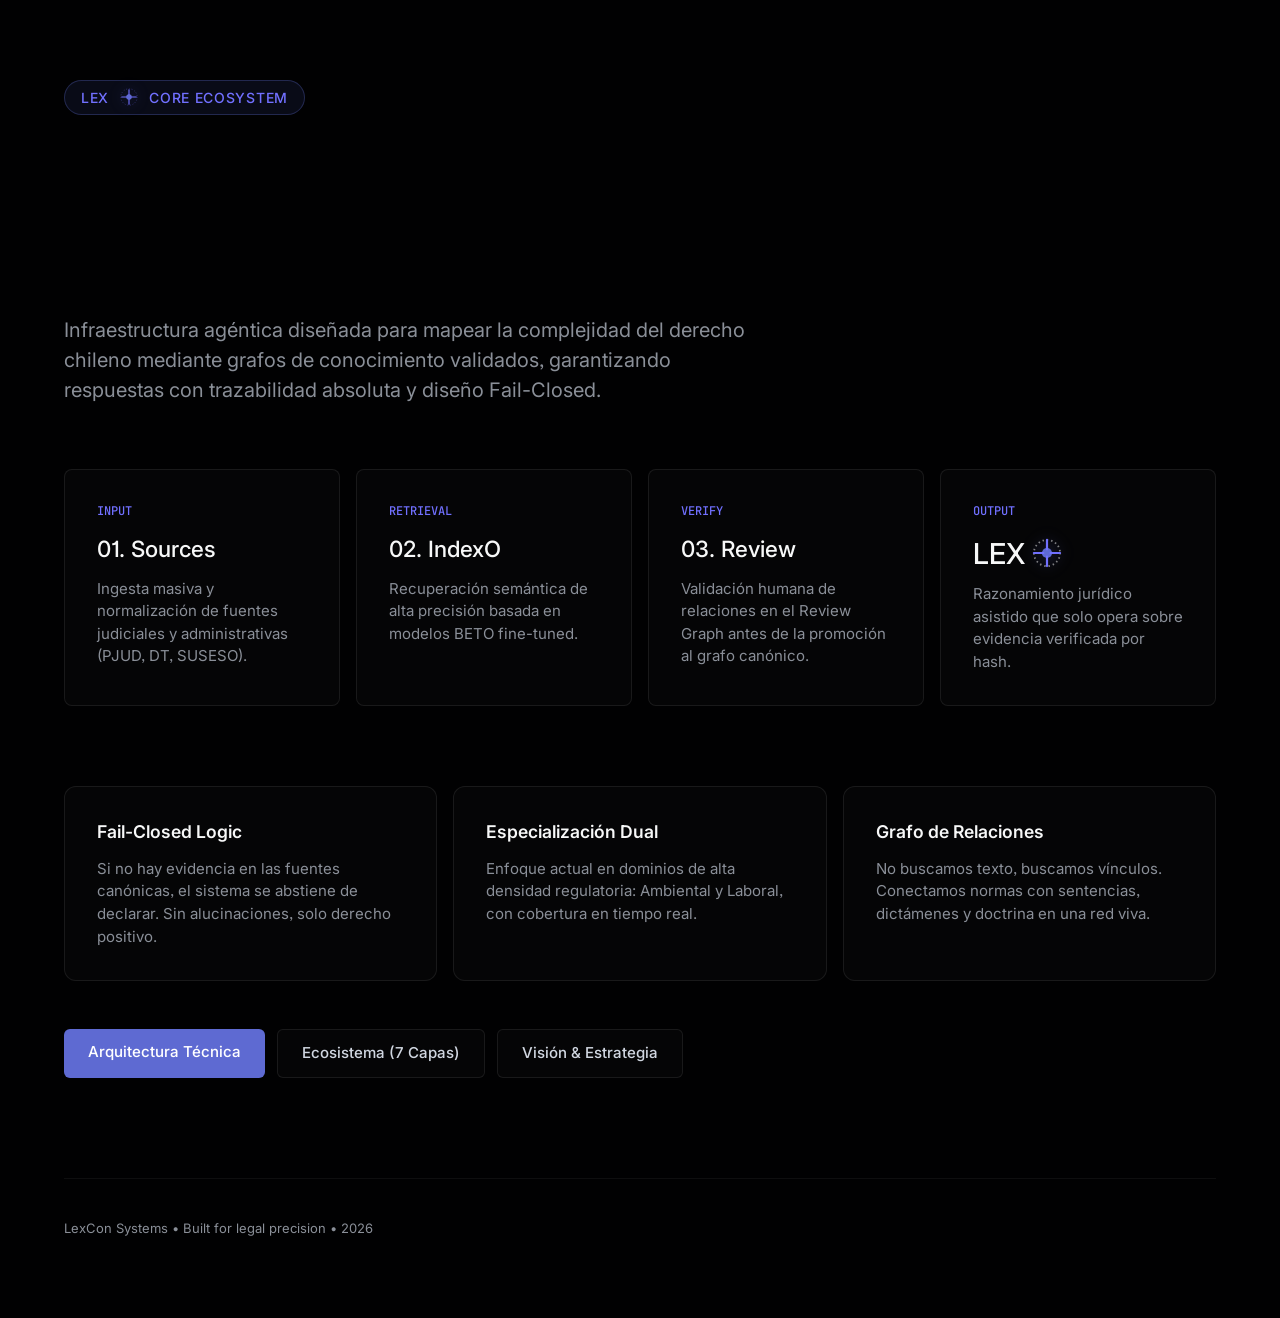
==== index.html @ 0bda11b1 "UI: Increase branding size and add drop-shadow to logos for better visibility" ====
<!DOCTYPE html>
<html lang="es">
<head>
    <meta charset="UTF-8">
    <meta name="viewport" content="width=device-width, initial-scale=1.0">
    <title>LexCon | Legal Knowledge Graph</title>
    <link href="https://fonts.googleapis.com/css2?family=Inter:wght@300;400;500;600&family=JetBrains+Mono:wght@400;500&display=swap" rel="stylesheet">
    <link rel="stylesheet" href="base.css">
    <style>
        .branding-logo {
            display: inline-flex;
            align-items: center;
            gap: 4px;
            font-weight: 600;
            letter-spacing: -0.02em;
        }
        .logo-svg {
            vertical-align: middle;
            margin-top: -2px;
            filter: drop-shadow(0 0 8px rgba(94, 106, 210, 0.4));
        }
        .badge {
            display: inline-flex;
            align-items: center;
            gap: 10px;
            background: rgba(94, 106, 210, 0.1);
            color: var(--accent-glow);
            padding: 6px 16px;
            border-radius: 9999px;
            font-size: 14px;
            font-weight: 500;
            border: 1px solid rgba(94, 106, 210, 0.3);
            margin-bottom: 32px;
            text-transform: uppercase;
            letter-spacing: 0.05em;
        }
        .node h3 {
            display: flex;
            align-items: center;
            gap: 6px;
            font-size: 1.4rem;
        }
        .node.special h3 {
            color: var(--text-primary);
            font-size: 1.8rem;
            margin-bottom: 8px;
        }
    </style>
</head>
<body>
    <div class="layout">
        <header>
            <div class="badge">
                LEX<svg class="logo-svg" width="20" height="20" viewBox="0 0 44 44" fill="none">
                    <circle cx="22" cy="22" r="18" stroke="currentColor" stroke-width="2" stroke-dasharray="2 4" opacity="0.4"/>
                    <circle cx="22" cy="22" r="6" fill="#5e6ad2"/>
                    <path d="M22 17V6M22 27V38M17 22H6M27 22H38" stroke="#7170ff" stroke-width="2.5" stroke-linecap="round"/>
                </svg> CORE ECOSYSTEM
            </div>
            <h1>The Legal Knowledge <br>Graph for Chile.</h1>
            <p class="lead">Infraestructura agéntica diseñada para mapear la complejidad del derecho chileno mediante grafos de conocimiento validados, garantizando respuestas con trazabilidad absoluta y diseño Fail-Closed.</p>
        </header>

        <section class="pipeline-container">
            <div class="node">
                <span class="node-label">INPUT</span>
                <h3>01. Sources</h3>
                <p>Ingesta masiva y normalización de fuentes judiciales y administrativas (PJUD, DT, SUSESO).</p>
            </div>
            <div class="node">
                <span class="node-label">RETRIEVAL</span>
                <h3>02. IndexO</h3>
                <p>Recuperación semántica de alta precisión basada en modelos BETO fine-tuned.</p>
            </div>
            <div class="node">
                <span class="node-label">VERIFY</span>
                <h3>03. Review</h3>
                <p>Validación humana de relaciones en el Review Graph antes de la promoción al grafo canónico.</p>
            </div>
            <div class="node special">
                <span class="node-label">OUTPUT</span>
                <h3>LEX<svg class="logo-svg" width="32" height="32" viewBox="0 0 44 44" fill="none">
                    <circle cx="22" cy="22" r="18" stroke="currentColor" stroke-width="2.5" stroke-dasharray="2 4" opacity="0.5"/>
                    <circle cx="22" cy="22" r="7" fill="#5e6ad2"/>
                    <path d="M22 17V4M22 27V40M17 22H4M27 22H40" stroke="#7170ff" stroke-width="3" stroke-linecap="round"/>
                </svg></h3>
                <p>Razonamiento jurídico asistido que solo opera sobre evidencia verificada por hash.</p>
            </div>
        </section>

        <div class="grid">
            <div class="box">
                <h4>Fail-Closed Logic</h4>
                <p>Si no hay evidencia en las fuentes canónicas, el sistema se abstiene de declarar. Sin alucinaciones, solo derecho positivo.</p>
            </div>
            <div class="box">
                <h4>Especialización Dual</h4>
                <p>Enfoque actual en dominios de alta densidad regulatoria: Ambiental y Laboral, con cobertura en tiempo real.</p>
            </div>
            <div class="box">
                <h4>Grafo de Relaciones</h4>
                <p>No buscamos texto, buscamos vínculos. Conectamos normas con sentencias, dictámenes y doctrina en una red viva.</p>
            </div>
        </div>

        <nav class="nav-links">
            <a href="docs.html?page=docs/architecture.md" class="btn btn-primary">Arquitectura Técnica</a>
            <a href="docs.html?page=docs/ecosystem.md" class="btn btn-ghost">Ecosistema (7 Capas)</a>
            <a href="docs.html?page=docs/roadmap.md" class="btn btn-ghost">Visión & Estrategia</a>
        </nav>

        <footer style="margin-top: 100px; padding-top: 40px; border-top: 1px solid var(--border-subtle); color: var(--text-tertiary); font-size: 13px;">
            LexCon Systems &bull; Built for legal precision &bull; 2026
        </footer>
    </div>
</body>
</html>
---- base.css ----
:root {
  --bg-marketing: #010102;
  --bg-panel: #0f1011;
  --bg-card: #191a1b;
  --text-primary: #f7f8f8;
  --text-secondary: #d0d6e0;
  --text-tertiary: #8a8f98;
  --accent: #5e6ad2;
  --accent-glow: #7170ff;
  --border-subtle: rgba(255, 255, 255, 0.05);
  --border-std: rgba(255, 255, 255, 0.08);
}

* {
  box-sizing: border-box;
  margin: 0;
  padding: 0;
}

body {
  background-color: var(--bg-marketing);
  color: var(--text-primary);
  font-family: 'Inter', system-ui, -apple-system, sans-serif;
  font-feature-settings: "cv01", "ss03";
  line-height: 1.5;
  -webkit-font-smoothing: antialiased;
}

.layout {
  max-width: 1200px;
  margin: 0 auto;
  padding: 80px 24px;
}

/* Typography */
h1 {
  font-size: clamp(3rem, 8vw, 4.5rem);
  font-weight: 510;
  letter-spacing: -0.04em;
  line-height: 1.0;
  margin-bottom: 24px;
  background: linear-gradient(180deg, #FFFFFF 0%, rgba(255, 255, 255, 0.) 100%);
  -webkit-background-clip: text;
  -webkit-text-fill-color: transparent;
  background-clip: text;
  color: transparent;
}

h2 {
  font-size: 2rem;
  font-weight: 510;
  letter-spacing: -0.03em;
  margin-bottom: 32px;
}

.lead {
  font-size: 1.25rem;
  color: var(--text-tertiary);
  max-width: 700px;
  margin-bottom: 48px;
}

/* Horizontal Pipeline */
.pipeline-container {
  display: flex;
  gap: 16px;
  margin: 64px 0;
  overflow-x: auto;
  padding-bottom: 16px;
}

.node {
  flex: 1;
  min-width: 260px;
  background: rgba(255, 255, 255, 0.02);
  border: 1px solid var(--border-std);
  padding: 32px;
  border-radius: 8px;
  position: relative;
  transition: background 0.2s;
}

.node:hover {
  background: rgba(255, 255, 255, 0.04);
}

.node-label {
  font-family: 'JetBrains Mono', monospace;
  font-size: 0.75rem;
  color: var(--accent-glow);
  margin-bottom: 12px;
  display: block;
  font-weight: 500;
}

.node h3 {
  font-size: 1.25rem;
  margin-bottom: 12px;
  font-weight: 510;
}

.node p {
  font-size: 0.94rem;
  color: var(--text-tertiary);
}

/* Bento Grid */
.grid {
  display: grid;
  grid-template-columns: repeat(12, 1fr);
  gap: 16px;
  margin-top: 64px;
}

.box {
  grid-column: span 4;
  background: rgba(255, 255, 255, 0.02);
  border: 1px solid var(--border-std);
  padding: 32px;
  border-radius: 12px;
}

.box-wide {
  grid-column: span 12;
}

.box h4 {
  font-size: 1.1rem;
  margin-bottom: 12px;
  font-weight: 590;
}

.box p {
  font-size: 0.94rem;
  color: var(--text-tertiary);
}

/* Buttons and Links */
.btn {
  display: inline-block;
  padding: 12px 24px;
  border-radius: 6px;
  font-size: 0.94rem;
  font-weight: 510;
  text-decoration: none;
  transition: all 0.2s;
}

.btn-primary {
  background: var(--accent);
  color: white;
}

.btn-ghost {
  background: rgba(255, 255, 255, 0.02);
  border: 1px solid var(--border-std);
  color: var(--text-secondary);
}

.btn:hover {
  opacity: 0.9;
  transform: translateY(-1px);
}

.nav-links {
  display: flex;
  flex-wrap: wrap;
  gap: 12px;
  margin-top: 48px;
}

/* Markdown Rendering Overrides */
.content {
  color: var(--text-secondary);
}

.content h1, .content h2, .content h3 {
  color: var(--text-primary);
  margin-top: 2rem;
  margin-bottom: 1rem;
  -webkit-text-fill-color: initial; /* Reset gradient */
}

.content hr {
  border: 0;
  border-top: 1px solid var(--border-subtle);
  margin: 2rem 0;
}

.content table {
  width: 100%;
  border-collapse: collapse;
  margin: 1.5rem 0;
}

.content th {
  text-align: left;
  padding: 12px;
  background: rgba(255,255,255,0.03);
  font-weight: 590;
}

.content td {
  padding: 12px;
  border-bottom: 1px solid var(--border-subtle);
}

@media (max-width: 768px) {
  .pipeline-container { flex-direction: column; }
  .box { grid-column: span 12; }
}
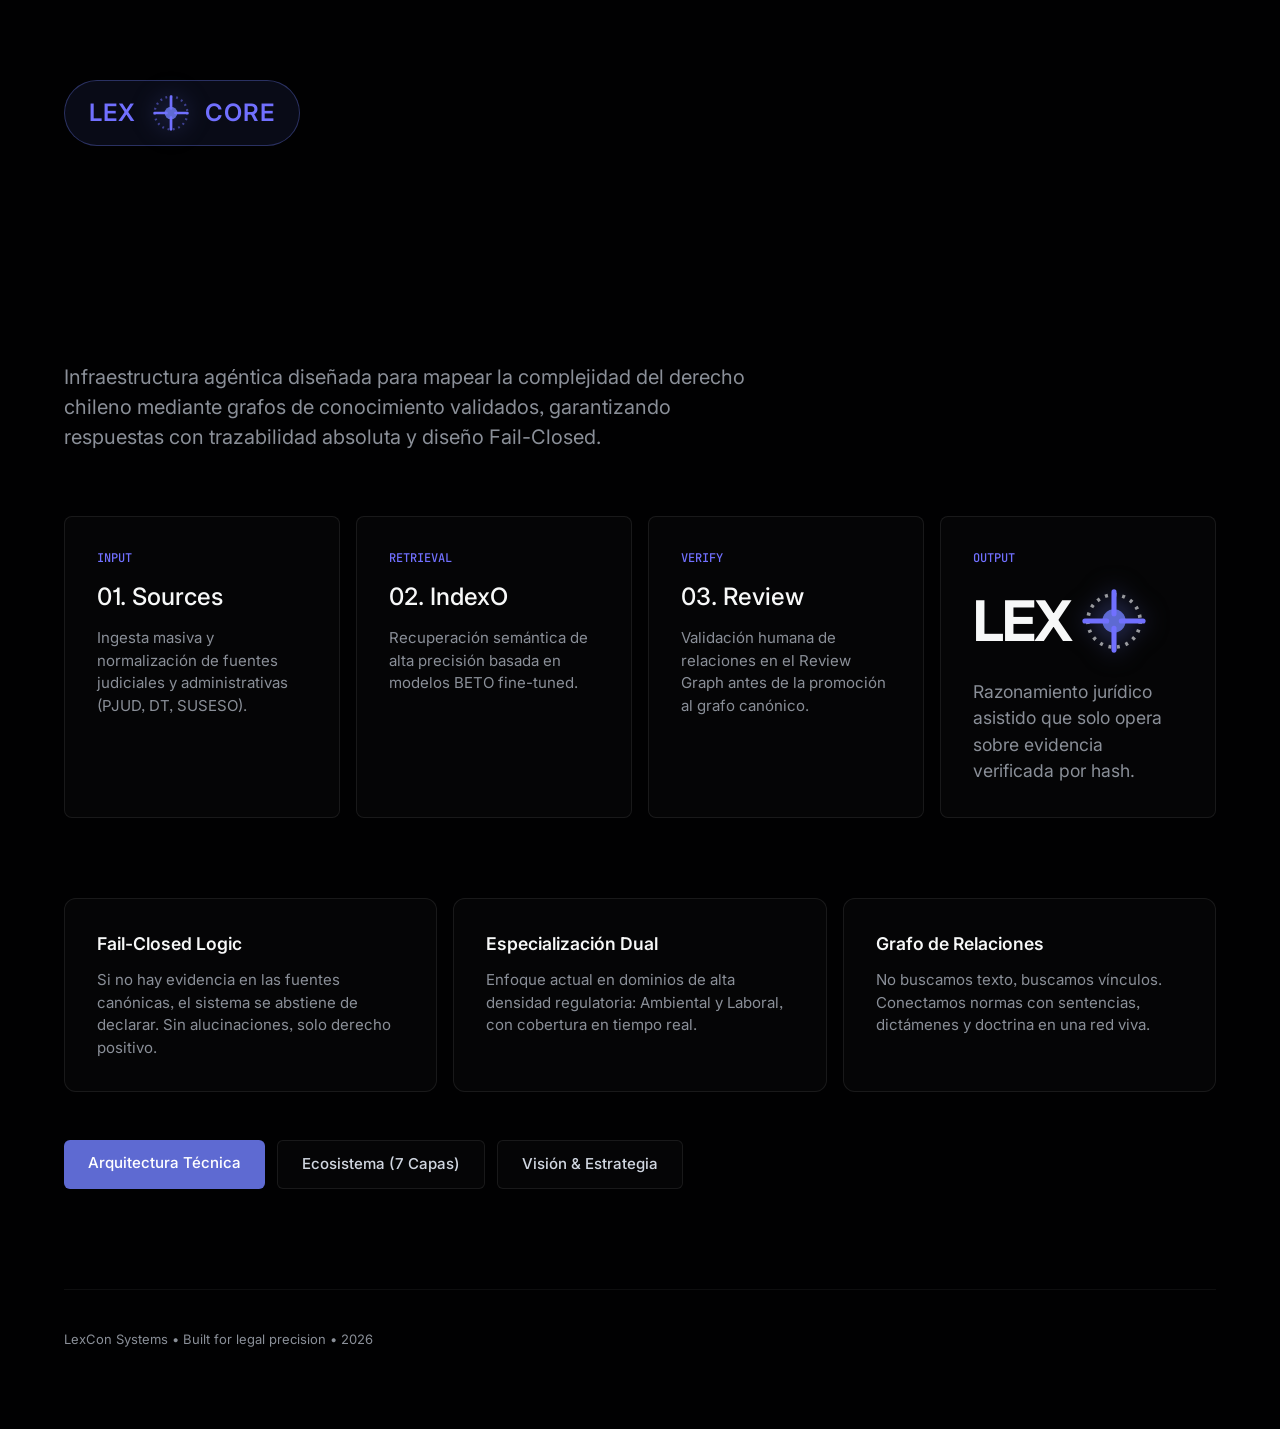
==== commit 38428ac6: "UI: Double branding size for high-impact visual identity" ====
--- a/index.html
+++ b/index.html
@@ -4,46 +4,53 @@
     <meta charset="UTF-8">
     <meta name="viewport" content="width=device-width, initial-scale=1.0">
     <title>LexCon | Legal Knowledge Graph</title>
-    <link href="https://fonts.googleapis.com/css2?family=Inter:wght@300;400;500;600&family=JetBrains+Mono:wght@400;500&display=swap" rel="stylesheet">
+    <link href="https://fonts.googleapis.com/css2?family=Inter:wght@300;400;500;600;700&family=JetBrains+Mono:wght@400;500&display=swap" rel="stylesheet">
     <link rel="stylesheet" href="base.css">
     <style>
         .branding-logo {
             display: inline-flex;
             align-items: center;
-            gap: 4px;
-            font-weight: 600;
-            letter-spacing: -0.02em;
+            gap: 8px;
+            font-weight: 700;
+            letter-spacing: -0.03em;
         }
         .logo-svg {
             vertical-align: middle;
-            margin-top: -2px;
-            filter: drop-shadow(0 0 8px rgba(94, 106, 210, 0.4));
+            filter: drop-shadow(0 0 12px rgba(94, 106, 210, 0.6));
         }
         .badge {
             display: inline-flex;
             align-items: center;
-            gap: 10px;
+            gap: 14px;
             background: rgba(94, 106, 210, 0.1);
             color: var(--accent-glow);
-            padding: 6px 16px;
+            padding: 12px 24px;
             border-radius: 9999px;
-            font-size: 14px;
-            font-weight: 500;
-            border: 1px solid rgba(94, 106, 210, 0.3);
-            margin-bottom: 32px;
+            font-size: 24px;
+            font-weight: 600;
+            border: 1px solid rgba(94, 106, 210, 0.4);
+            margin-bottom: 48px;
             text-transform: uppercase;
             letter-spacing: 0.05em;
         }
         .node h3 {
             display: flex;
             align-items: center;
-            gap: 6px;
-            font-size: 1.4rem;
+            gap: 10px;
+            font-size: 1.5rem;
         }
         .node.special h3 {
+            display: flex;
+            align-items: center;
+            gap: 12px;
             color: var(--text-primary);
-            font-size: 1.8rem;
-            margin-bottom: 8px;
+            font-size: 3.5rem;
+            margin-bottom: 16px;
+            font-weight: 700;
+            letter-spacing: -0.04em;
+        }
+        .node.special p {
+            font-size: 1.1rem;
         }
     </style>
 </head>
@@ -51,11 +58,11 @@
     <div class="layout">
         <header>
             <div class="badge">
-                LEX<svg class="logo-svg" width="20" height="20" viewBox="0 0 44 44" fill="none">
-                    <circle cx="22" cy="22" r="18" stroke="currentColor" stroke-width="2" stroke-dasharray="2 4" opacity="0.4"/>
-                    <circle cx="22" cy="22" r="6" fill="#5e6ad2"/>
-                    <path d="M22 17V6M22 27V38M17 22H6M27 22H38" stroke="#7170ff" stroke-width="2.5" stroke-linecap="round"/>
-                </svg> CORE ECOSYSTEM
+                LEX<svg class="logo-svg" width="40" height="40" viewBox="0 0 44 44" fill="none">
+                    <circle cx="22" cy="22" r="18" stroke="currentColor" stroke-width="2.5" stroke-dasharray="2 4" opacity="0.5"/>
+                    <circle cx="22" cy="22" r="7" fill="#5e6ad2"/>
+                    <path d="M22 17V4M22 27V40M17 22H4M27 22H40" stroke="#7170ff" stroke-width="3" stroke-linecap="round"/>
+                </svg> CORE
             </div>
             <h1>The Legal Knowledge <br>Graph for Chile.</h1>
             <p class="lead">Infraestructura agéntica diseñada para mapear la complejidad del derecho chileno mediante grafos de conocimiento validados, garantizando respuestas con trazabilidad absoluta y diseño Fail-Closed.</p>
@@ -79,10 +86,10 @@
             </div>
             <div class="node special">
                 <span class="node-label">OUTPUT</span>
-                <h3>LEX<svg class="logo-svg" width="32" height="32" viewBox="0 0 44 44" fill="none">
-                    <circle cx="22" cy="22" r="18" stroke="currentColor" stroke-width="2.5" stroke-dasharray="2 4" opacity="0.5"/>
-                    <circle cx="22" cy="22" r="7" fill="#5e6ad2"/>
-                    <path d="M22 17V4M22 27V40M17 22H4M27 22H40" stroke="#7170ff" stroke-width="3" stroke-linecap="round"/>
+                <h3>LEX<svg class="logo-svg" width="64" height="64" viewBox="0 0 44 44" fill="none">
+                    <circle cx="22" cy="22" r="18" stroke="currentColor" stroke-width="2.5" stroke-dasharray="2 4" opacity="0.6"/>
+                    <circle cx="22" cy="22" r="8" fill="#5e6ad2"/>
+                    <path d="M22 17V2M22 27V42M17 22H2M27 22H42" stroke="#7170ff" stroke-width="3.5" stroke-linecap="round"/>
                 </svg></h3>
                 <p>Razonamiento jurídico asistido que solo opera sobre evidencia verificada por hash.</p>
             </div>
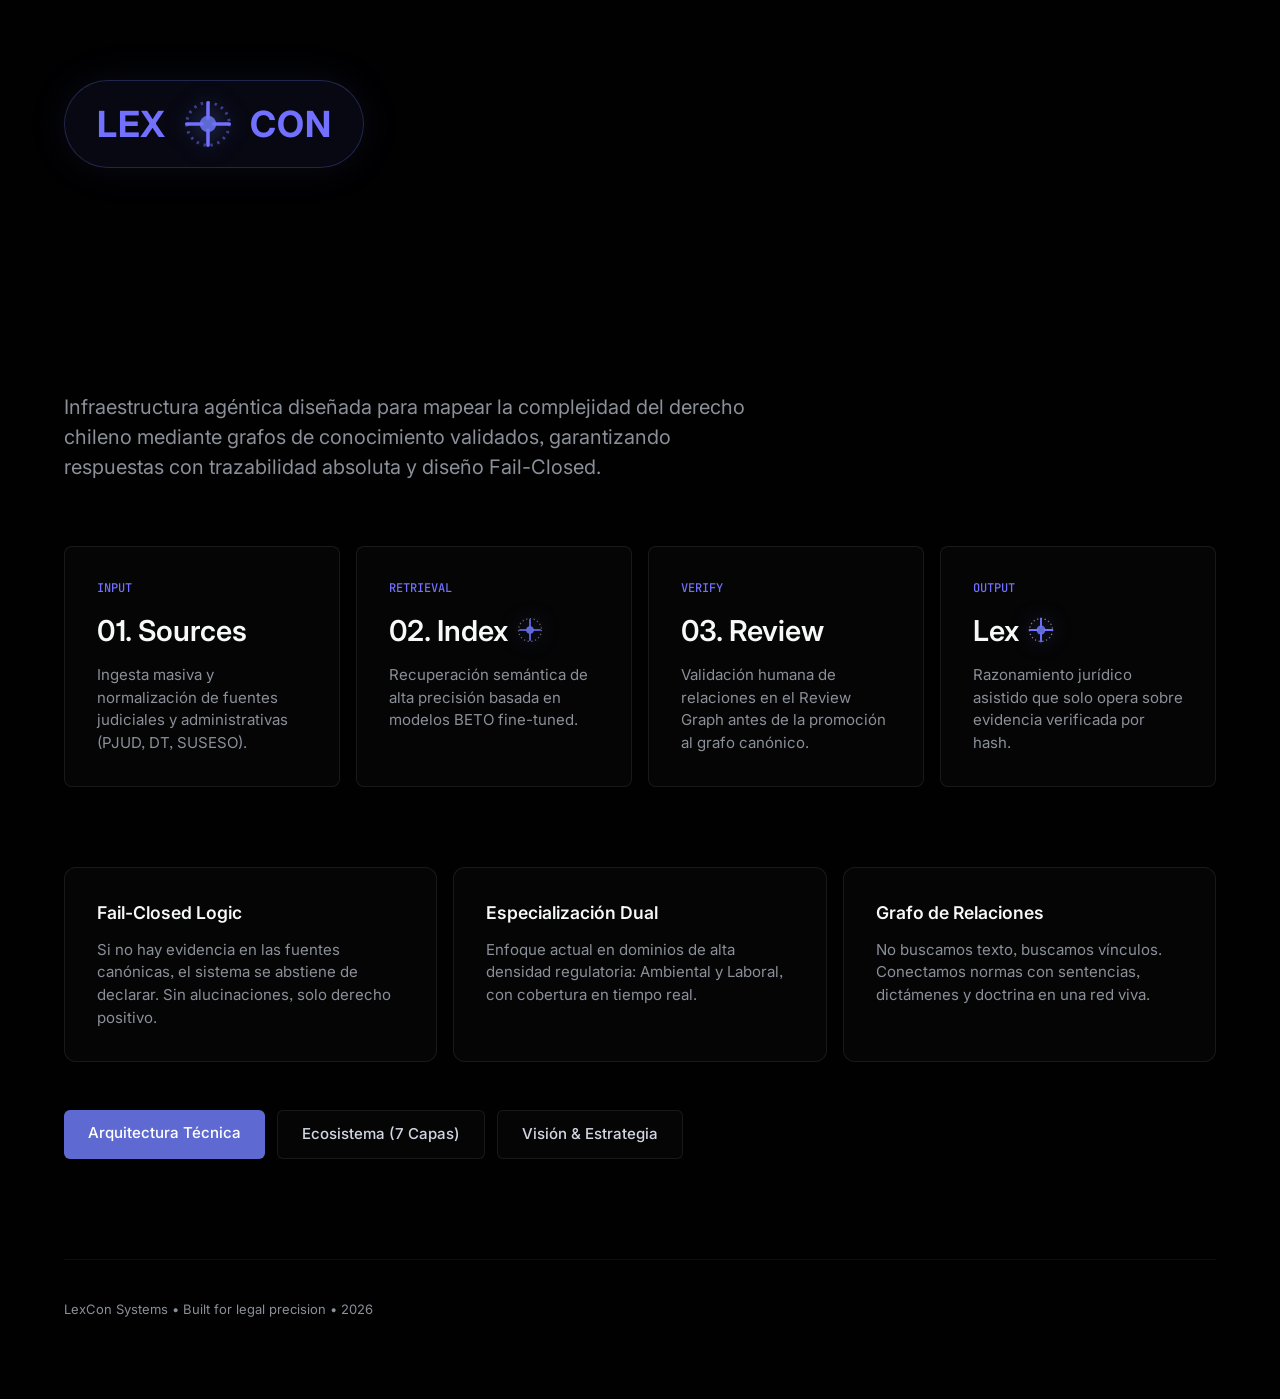
==== commit df827a8f: "UI Refinement: Scale up header branding and harmonize pipeline nodes" ====
--- a/index.html
+++ b/index.html
@@ -16,41 +16,53 @@
         }
         .logo-svg {
             vertical-align: middle;
-            filter: drop-shadow(0 0 12px rgba(94, 106, 210, 0.6));
+            filter: drop-shadow(0 0 10px rgba(94, 106, 210, 0.5));
         }
+        /* Header Branding - Más grande y protagónico */
         .badge {
             display: inline-flex;
             align-items: center;
-            gap: 14px;
-            background: rgba(94, 106, 210, 0.1);
+            gap: 16px;
+            background: rgba(94, 106, 210, 0.08);
             color: var(--accent-glow);
-            padding: 12px 24px;
+            padding: 16px 32px;
             border-radius: 9999px;
-            font-size: 24px;
-            font-weight: 600;
-            border: 1px solid rgba(94, 106, 210, 0.4);
-            margin-bottom: 48px;
+            font-size: 36px; /* Branding de encabezado más grande */
+            font-weight: 700;
+            border: 1px solid rgba(94, 106, 210, 0.3);
+            margin-bottom: 56px;
             text-transform: uppercase;
-            letter-spacing: 0.05em;
+            letter-spacing: 0.02em;
+            box-shadow: 0 0 40px rgba(94, 106, 210, 0.1);
         }
+        .badge .logo-svg {
+            width: 52px;
+            height: 52px;
+        }
+
+        /* Pipeline Nodes - Armonizados entre sí */
         .node h3 {
             display: flex;
             align-items: center;
-            gap: 10px;
-            font-size: 1.5rem;
+            gap: 8px;
+            font-size: 1.8rem; /* Tamaño uniforme para todos los títulos de cuadros */
+            font-weight: 600;
+            color: var(--text-primary);
+            margin-bottom: 12px;
         }
+        .logo-small {
+            width: 28px;
+            height: 28px;
+            margin-top: -2px;
+            stroke-width: 3.5;
+        }
+        
+        /* Eliminar estilos especiales que rompían la armonía del cuadro 4 */
         .node.special h3 {
-            display: flex;
-            align-items: center;
-            gap: 12px;
+            font-size: 1.8rem;
+            margin-bottom: 12px;
             color: var(--text-primary);
-            font-size: 3.5rem;
-            margin-bottom: 16px;
-            font-weight: 700;
-            letter-spacing: -0.04em;
-        }
-        .node.special p {
-            font-size: 1.1rem;
+            letter-spacing: normal;
         }
     </style>
 </head>
@@ -58,11 +70,11 @@
     <div class="layout">
         <header>
             <div class="badge">
-                LEX<svg class="logo-svg" width="40" height="40" viewBox="0 0 44 44" fill="none">
+                LEX<svg class="logo-svg" viewBox="0 0 44 44" fill="none">
                     <circle cx="22" cy="22" r="18" stroke="currentColor" stroke-width="2.5" stroke-dasharray="2 4" opacity="0.5"/>
                     <circle cx="22" cy="22" r="7" fill="#5e6ad2"/>
                     <path d="M22 17V4M22 27V40M17 22H4M27 22H40" stroke="#7170ff" stroke-width="3" stroke-linecap="round"/>
-                </svg> CORE
+                </svg> CON
             </div>
             <h1>The Legal Knowledge <br>Graph for Chile.</h1>
             <p class="lead">Infraestructura agéntica diseñada para mapear la complejidad del derecho chileno mediante grafos de conocimiento validados, garantizando respuestas con trazabilidad absoluta y diseño Fail-Closed.</p>
@@ -76,7 +88,11 @@
             </div>
             <div class="node">
                 <span class="node-label">RETRIEVAL</span>
-                <h3>02. IndexO</h3>
+                <h3>02. Index<svg class="logo-svg logo-small" viewBox="0 0 44 44" fill="none">
+                    <circle cx="22" cy="22" r="18" stroke="currentColor" stroke-width="2" stroke-dasharray="2 4" opacity="0.4"/>
+                    <circle cx="22" cy="22" r="6" fill="#5e6ad2"/>
+                    <path d="M22 17V6M22 27V38M17 22H6M27 22H38" stroke="#7170ff" stroke-width="2.5" stroke-linecap="round"/>
+                </svg></h3>
                 <p>Recuperación semántica de alta precisión basada en modelos BETO fine-tuned.</p>
             </div>
             <div class="node">
@@ -84,12 +100,12 @@
                 <h3>03. Review</h3>
                 <p>Validación humana de relaciones en el Review Graph antes de la promoción al grafo canónico.</p>
             </div>
-            <div class="node special">
+            <div class="node">
                 <span class="node-label">OUTPUT</span>
-                <h3>LEX<svg class="logo-svg" width="64" height="64" viewBox="0 0 44 44" fill="none">
-                    <circle cx="22" cy="22" r="18" stroke="currentColor" stroke-width="2.5" stroke-dasharray="2 4" opacity="0.6"/>
-                    <circle cx="22" cy="22" r="8" fill="#5e6ad2"/>
-                    <path d="M22 17V2M22 27V42M17 22H2M27 22H42" stroke="#7170ff" stroke-width="3.5" stroke-linecap="round"/>
+                <h3>Lex<svg class="logo-svg logo-small" viewBox="0 0 44 44" fill="none">
+                    <circle cx="22" cy="22" r="18" stroke="currentColor" stroke-width="2" stroke-dasharray="2 4" opacity="0.5"/>
+                    <circle cx="22" cy="22" r="7" fill="#5e6ad2"/>
+                    <path d="M22 17V4M22 27V40M17 22H4M27 22H40" stroke="#7170ff" stroke-width="3" stroke-linecap="round"/>
                 </svg></h3>
                 <p>Razonamiento jurídico asistido que solo opera sobre evidencia verificada por hash.</p>
             </div>
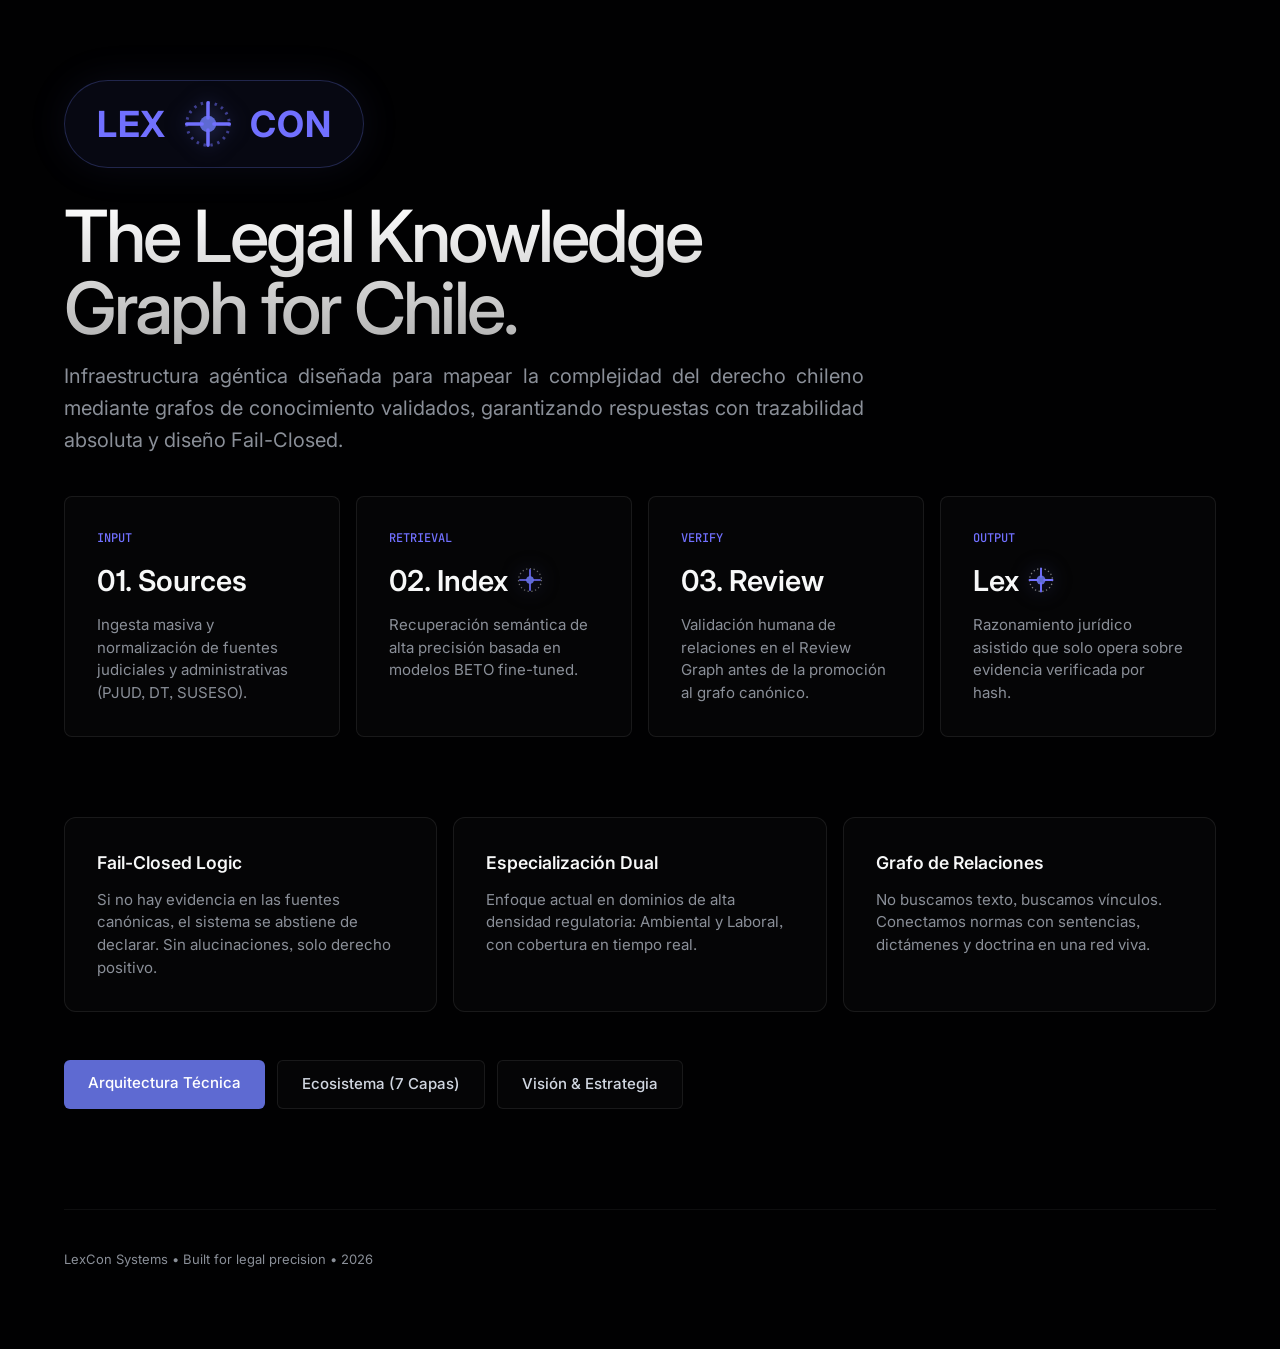
==== commit e6182a86: "UI: Justify lead text and tighten vertical spacing for better flow" ====
--- a/index.html
+++ b/index.html
@@ -27,10 +27,10 @@
             color: var(--accent-glow);
             padding: 16px 32px;
             border-radius: 9999px;
-            font-size: 36px; /* Branding de encabezado más grande */
+            font-size: 36px;
             font-weight: 700;
             border: 1px solid rgba(94, 106, 210, 0.3);
-            margin-bottom: 56px;
+            margin-bottom: 32px; /* Reducido de 56px */
             text-transform: uppercase;
             letter-spacing: 0.02em;
             box-shadow: 0 0 40px rgba(94, 106, 210, 0.1);
--- a/base.css
+++ b/base.css
@@ -38,8 +38,8 @@
   font-weight: 510;
   letter-spacing: -0.04em;
   line-height: 1.0;
-  margin-bottom: 24px;
-  background: linear-gradient(180deg, #FFFFFF 0%, rgba(255, 255, 255, 0.) 100%);
+  margin-bottom: 16px;
+  background: linear-gradient(180deg, #FFFFFF 0%, rgba(255, 255, 255, 0.7) 100%);
   -webkit-background-clip: text;
   -webkit-text-fill-color: transparent;
   background-clip: text;
@@ -50,21 +50,23 @@
   font-size: 2rem;
   font-weight: 510;
   letter-spacing: -0.03em;
-  margin-bottom: 32px;
+  margin-bottom: 24px;
 }
 
 .lead {
   font-size: 1.25rem;
   color: var(--text-tertiary);
-  max-width: 700px;
-  margin-bottom: 48px;
+  max-width: 800px;
+  margin-bottom: 32px;
+  text-align: justify;
+  line-height: 1.6;
 }
 
 /* Horizontal Pipeline */
 .pipeline-container {
   display: flex;
   gap: 16px;
-  margin: 64px 0;
+  margin: 40px 0;
   overflow-x: auto;
   padding-bottom: 16px;
 }
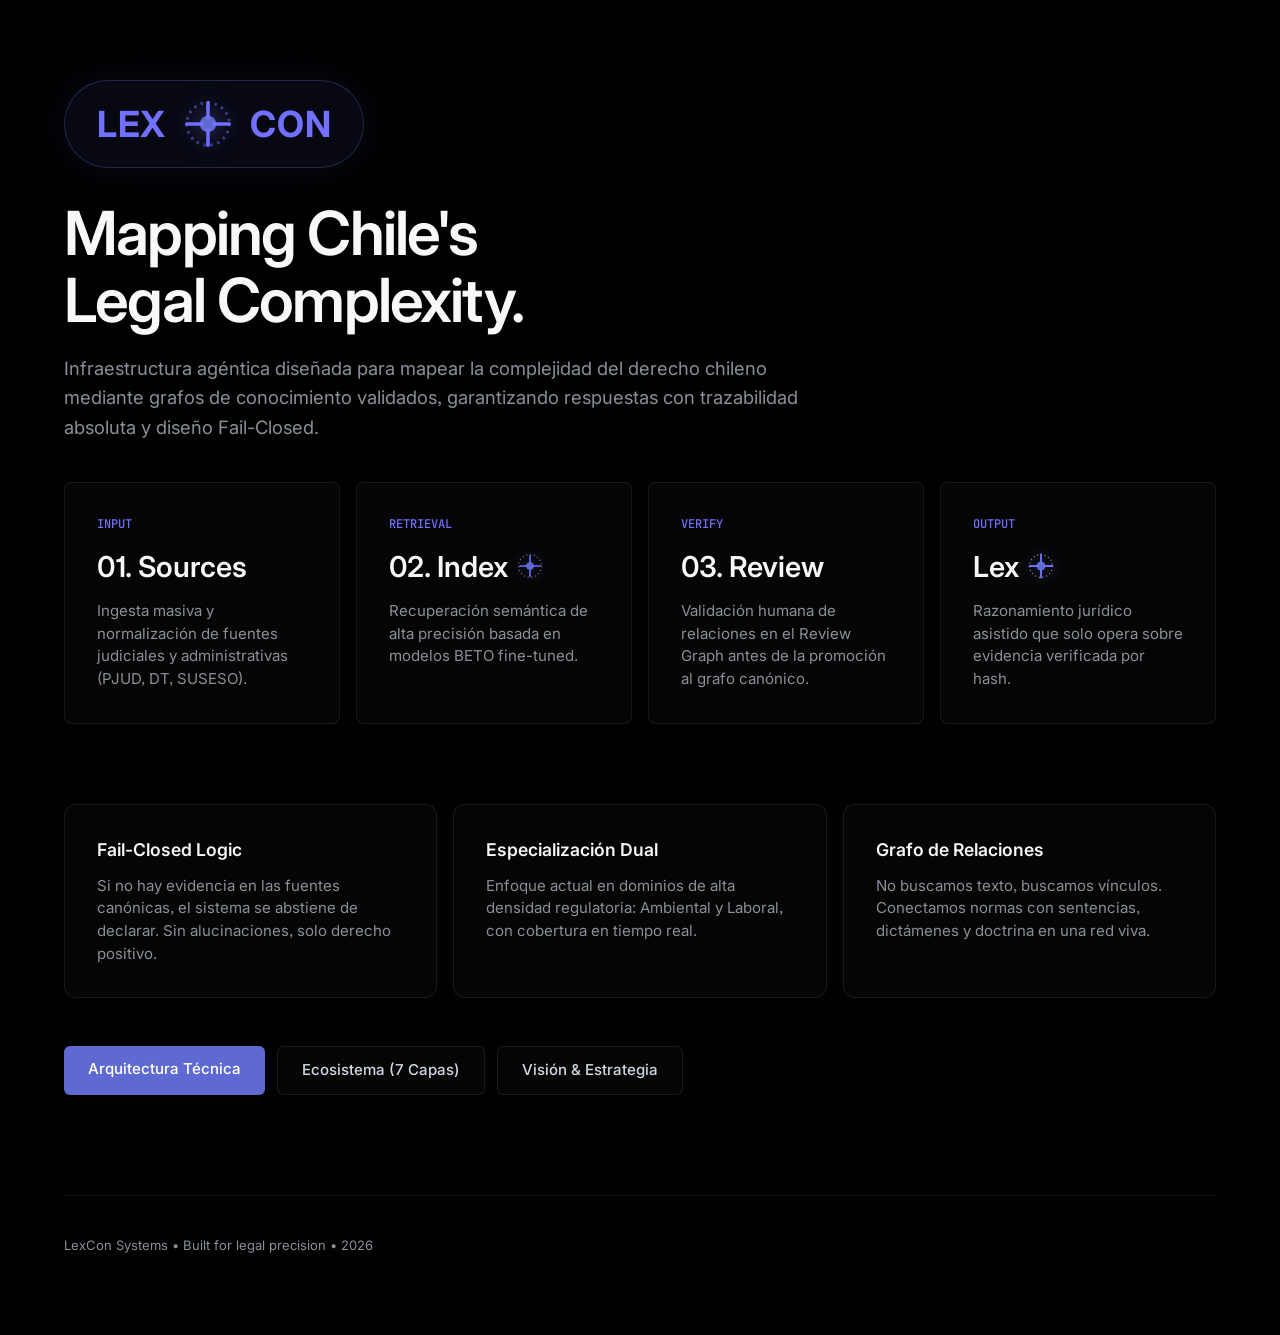
==== commit f0e10335: "UI: Refine title to 'Mapping Chile's Legal Complexity' with elegant typography" ====
--- a/index.html
+++ b/index.html
@@ -76,7 +76,7 @@
                     <path d="M22 17V4M22 27V40M17 22H4M27 22H40" stroke="#7170ff" stroke-width="3" stroke-linecap="round"/>
                 </svg> CON
             </div>
-            <h1>The Legal Knowledge <br>Graph for Chile.</h1>
+            <h1>Mapping Chile's <br>Legal Complexity.</h1>
             <p class="lead">Infraestructura agéntica diseñada para mapear la complejidad del derecho chileno mediante grafos de conocimiento validados, garantizando respuestas con trazabilidad absoluta y diseño Fail-Closed.</p>
         </header>
 
--- a/base.css
+++ b/base.css
@@ -34,16 +34,13 @@
 
 /* Typography */
 h1 {
-  font-size: clamp(3rem, 8vw, 4.5rem);
-  font-weight: 510;
-  letter-spacing: -0.04em;
-  line-height: 1.0;
-  margin-bottom: 16px;
-  background: linear-gradient(180deg, #FFFFFF 0%, rgba(255, 255, 255, 0.7) 100%);
-  -webkit-background-clip: text;
-  -webkit-text-fill-color: transparent;
-  background-clip: text;
-  color: transparent;
+  font-size: clamp(2.5rem, 6vw, 3.8rem); /* Reducido de 5rem para mayor elegancia */
+  font-weight: 600; /* Bajado de 700 a 600 */
+  letter-spacing: -0.03em; /* Menos agresivo */
+  line-height: 1.1;
+  margin-bottom: 20px;
+  color: var(--text-primary);
+  text-shadow: none; /* Eliminamos el brillo para que sea más plano y sobrio */
 }
 
 h2 {
@@ -54,11 +51,11 @@
 }
 
 .lead {
-  font-size: 1.25rem;
+  font-size: 1.15rem; /* Un poco más pequeño */
   color: var(--text-tertiary);
-  max-width: 800px;
+  max-width: 750px;
   margin-bottom: 32px;
-  text-align: justify;
+  text-align: left; /* Volvemos a alineación a la izquierda, es más elegante técnica */
   line-height: 1.6;
 }
 
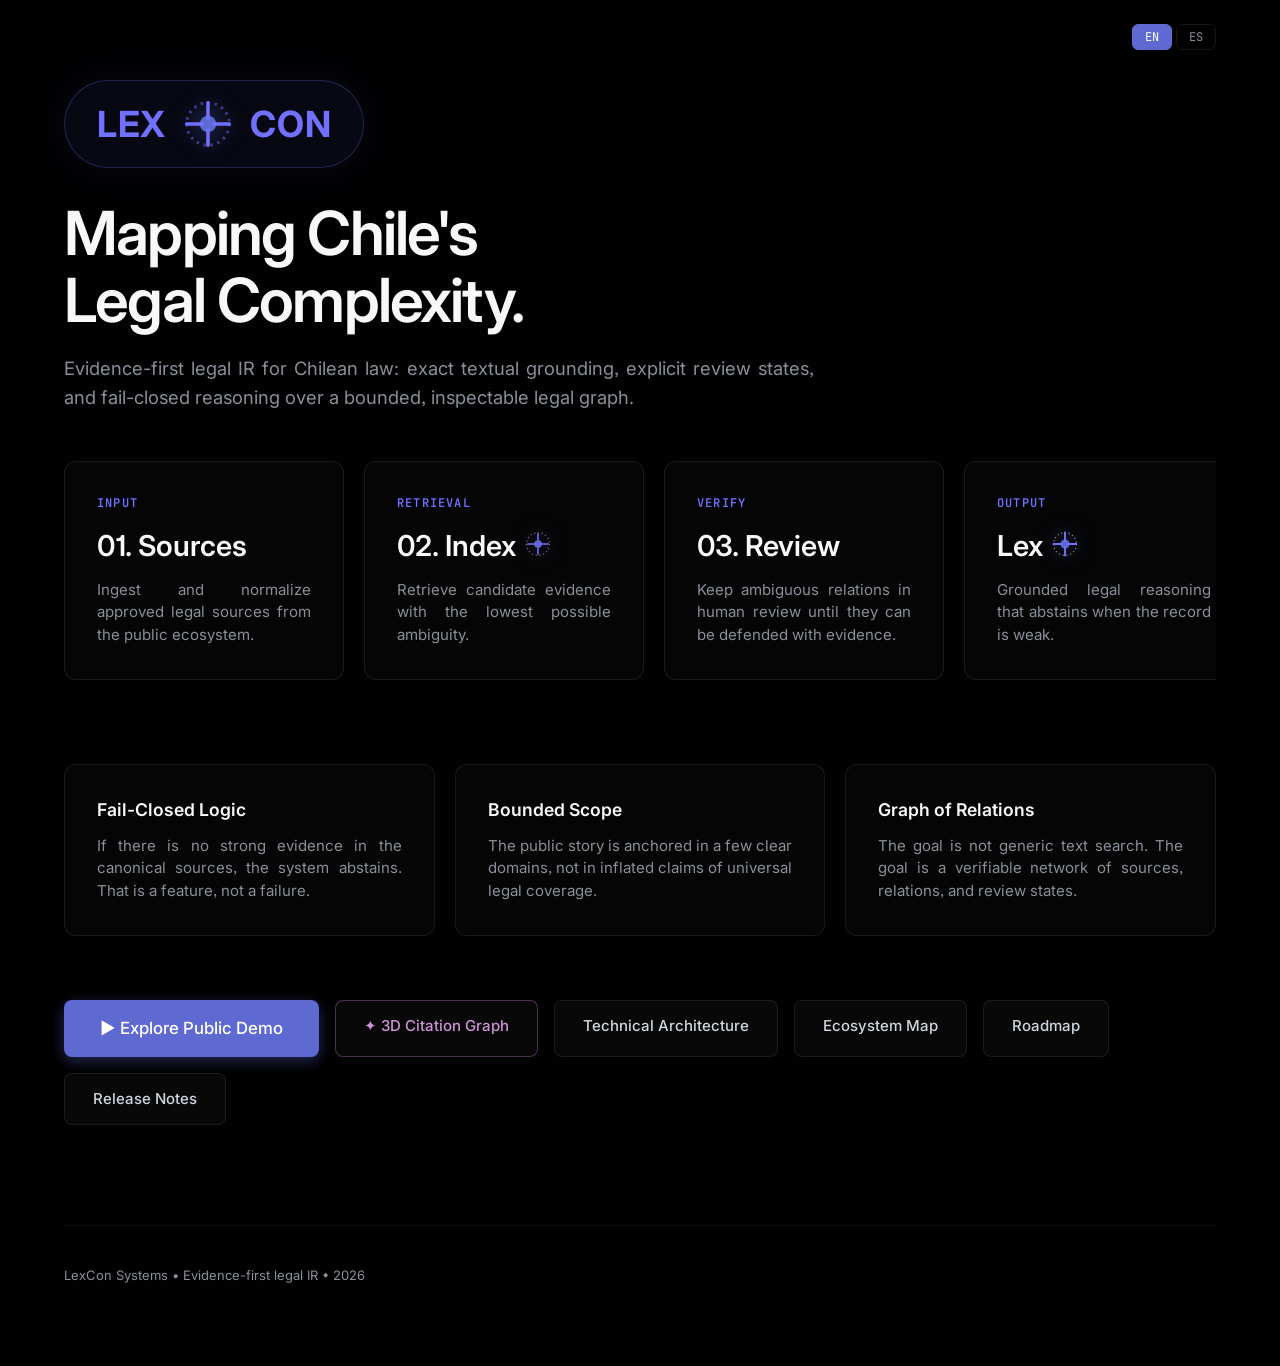
==== commit 7bcbc79d: "chore: reiniciar historial — solo ley en forma de grafo y UMJ (sin sentencias judiciales) El histori" ====
--- a/index.html
+++ b/index.html
@@ -1,11 +1,12 @@
 <!DOCTYPE html>
-<html lang="es">
+<html lang="en">
 <head>
     <meta charset="UTF-8">
     <meta name="viewport" content="width=device-width, initial-scale=1.0">
     <title>LexCon | Legal Knowledge Graph</title>
     <link href="https://fonts.googleapis.com/css2?family=Inter:wght@300;400;500;600;700&family=JetBrains+Mono:wght@400;500&display=swap" rel="stylesheet">
     <link rel="stylesheet" href="base.css">
+    <link rel="icon" href="data:image/svg+xml,<svg xmlns='http://www.w3.org/2000/svg' viewBox='0 0 44 44' fill='none'><circle cx='22' cy='22' r='18' stroke='%237170ff' stroke-width='2.5' stroke-dasharray='2 4' opacity='0.5'/><circle cx='22' cy='22' r='7' fill='%235e6ad2'/><path d='M22 17V4M22 27V40M17 22H4M27 22H40' stroke='%237170ff' stroke-width='3' stroke-linecap='round'/></svg>">
     <style>
         .branding-logo {
             display: inline-flex;
@@ -18,7 +19,6 @@
             vertical-align: middle;
             filter: drop-shadow(0 0 10px rgba(94, 106, 210, 0.5));
         }
-        /* Header Branding - Más grande y protagónico */
         .badge {
             display: inline-flex;
             align-items: center;
@@ -30,7 +30,7 @@
             font-size: 36px;
             font-weight: 700;
             border: 1px solid rgba(94, 106, 210, 0.3);
-            margin-bottom: 32px; /* Reducido de 56px */
+            margin-bottom: 32px;
             text-transform: uppercase;
             letter-spacing: 0.02em;
             box-shadow: 0 0 40px rgba(94, 106, 210, 0.1);
@@ -39,13 +39,11 @@
             width: 52px;
             height: 52px;
         }
-
-        /* Pipeline Nodes - Armonizados entre sí */
         .node h3 {
             display: flex;
             align-items: center;
             gap: 8px;
-            font-size: 1.8rem; /* Tamaño uniforme para todos los títulos de cuadros */
+            font-size: 1.8rem;
             font-weight: 600;
             color: var(--text-primary);
             margin-bottom: 12px;
@@ -56,18 +54,51 @@
             margin-top: -2px;
             stroke-width: 3.5;
         }
-        
-        /* Eliminar estilos especiales que rompían la armonía del cuadro 4 */
         .node.special h3 {
             font-size: 1.8rem;
             margin-bottom: 12px;
             color: var(--text-primary);
             letter-spacing: normal;
         }
+        /* ── Language toggle ── */
+        .lang-toggle {
+            display: flex;
+            gap: 4px;
+            position: absolute;
+            top: 24px;
+            right: 24px;
+            z-index: 10;
+        }
+        .lang-toggle button {
+            font-family: 'JetBrains Mono', monospace;
+            font-size: 0.75rem;
+            padding: 4px 12px;
+            border-radius: 6px;
+            border: 1px solid var(--border-std);
+            background: transparent;
+            color: var(--text-tertiary);
+            cursor: pointer;
+            transition: all 0.15s;
+        }
+        .lang-toggle button.active {
+            background: var(--accent);
+            color: white;
+            border-color: var(--accent);
+        }
+        .lang-toggle button:not(.active):hover {
+            border-color: var(--accent);
+            color: var(--accent-glow);
+        }
+        .layout { position: relative; }
     </style>
 </head>
 <body>
     <div class="layout">
+        <div class="lang-toggle">
+            <button data-lang="en" class="active" onclick="setLang('en')">EN</button>
+            <button data-lang="es" onclick="setLang('es')">ES</button>
+        </div>
+
         <header>
             <div class="badge">
                 LEX<svg class="logo-svg" viewBox="0 0 44 44" fill="none">
@@ -76,65 +107,138 @@
                     <path d="M22 17V4M22 27V40M17 22H4M27 22H40" stroke="#7170ff" stroke-width="3" stroke-linecap="round"/>
                 </svg> CON
             </div>
-            <h1>Mapping Chile's <br>Legal Complexity.</h1>
-            <p class="lead">Infraestructura agéntica diseñada para mapear la complejidad del derecho chileno mediante grafos de conocimiento validados, garantizando respuestas con trazabilidad absoluta y diseño Fail-Closed.</p>
+            <h1><span data-i18n="hero-title">Mapping Chile's <br>Legal Complexity.</span></h1>
+            <p class="lead" data-i18n="hero-lead">Evidence-first legal IR for Chilean law: exact textual grounding, explicit review states, and fail-closed reasoning over a bounded, inspectable legal graph.</p>
         </header>
 
         <section class="pipeline-container">
             <div class="node">
                 <span class="node-label">INPUT</span>
-                <h3>01. Sources</h3>
-                <p>Ingesta masiva y normalización de fuentes judiciales y administrativas (PJUD, DT, SUSESO).</p>
+                <h3><span data-i18n="p1-title">01. Sources</span></h3>
+                <p data-i18n="p1-desc">Ingest and normalize approved legal sources from the public ecosystem.</p>
             </div>
             <div class="node">
                 <span class="node-label">RETRIEVAL</span>
-                <h3>02. Index<svg class="logo-svg logo-small" viewBox="0 0 44 44" fill="none">
+                <h3><span data-i18n="p2-title">02. Index</span><svg class="logo-svg logo-small" viewBox="0 0 44 44" fill="none">
                     <circle cx="22" cy="22" r="18" stroke="currentColor" stroke-width="2" stroke-dasharray="2 4" opacity="0.4"/>
                     <circle cx="22" cy="22" r="6" fill="#5e6ad2"/>
                     <path d="M22 17V6M22 27V38M17 22H6M27 22H38" stroke="#7170ff" stroke-width="2.5" stroke-linecap="round"/>
                 </svg></h3>
-                <p>Recuperación semántica de alta precisión basada en modelos BETO fine-tuned.</p>
+                <p data-i18n="p2-desc">Retrieve candidate evidence with the lowest possible ambiguity.</p>
             </div>
             <div class="node">
                 <span class="node-label">VERIFY</span>
-                <h3>03. Review</h3>
-                <p>Validación humana de relaciones en el Review Graph antes de la promoción al grafo canónico.</p>
+                <h3><span data-i18n="p3-title">03. Review</span></h3>
+                <p data-i18n="p3-desc">Keep ambiguous relations in human review until they can be defended with evidence.</p>
             </div>
             <div class="node">
                 <span class="node-label">OUTPUT</span>
-                <h3>Lex<svg class="logo-svg logo-small" viewBox="0 0 44 44" fill="none">
+                <h3><span data-i18n="p4-title">Lex</span><svg class="logo-svg logo-small" viewBox="0 0 44 44" fill="none">
                     <circle cx="22" cy="22" r="18" stroke="currentColor" stroke-width="2" stroke-dasharray="2 4" opacity="0.5"/>
                     <circle cx="22" cy="22" r="7" fill="#5e6ad2"/>
                     <path d="M22 17V4M22 27V40M17 22H4M27 22H40" stroke="#7170ff" stroke-width="3" stroke-linecap="round"/>
                 </svg></h3>
-                <p>Razonamiento jurídico asistido que solo opera sobre evidencia verificada por hash.</p>
+                <p data-i18n="p4-desc">Grounded legal reasoning that abstains when the record is weak.</p>
             </div>
         </section>
 
         <div class="grid">
             <div class="box">
-                <h4>Fail-Closed Logic</h4>
-                <p>Si no hay evidencia en las fuentes canónicas, el sistema se abstiene de declarar. Sin alucinaciones, solo derecho positivo.</p>
+                <h4 data-i18n="b1-title">Fail-Closed Logic</h4>
+                <p data-i18n="b1-desc">If there is no strong evidence in the canonical sources, the system abstains. That is a feature, not a failure.</p>
             </div>
             <div class="box">
-                <h4>Especialización Dual</h4>
-                <p>Enfoque actual en dominios de alta densidad regulatoria: Ambiental y Laboral, con cobertura en tiempo real.</p>
+                <h4 data-i18n="b2-title">Bounded Scope</h4>
+                <p data-i18n="b2-desc">The public story is anchored in a few clear domains, not in inflated claims of universal legal coverage.</p>
             </div>
             <div class="box">
-                <h4>Grafo de Relaciones</h4>
-                <p>No buscamos texto, buscamos vínculos. Conectamos normas con sentencias, dictámenes y doctrina en una red viva.</p>
+                <h4 data-i18n="b3-title">Graph of Relations</h4>
+                <p data-i18n="b3-desc">The goal is not generic text search. The goal is a verifiable network of sources, relations, and review states.</p>
             </div>
         </div>
 
         <nav class="nav-links">
-            <a href="docs.html?page=docs/architecture.md" class="btn btn-primary">Arquitectura Técnica</a>
-            <a href="docs.html?page=docs/ecosystem.md" class="btn btn-ghost">Ecosistema (7 Capas)</a>
-            <a href="docs.html?page=docs/roadmap.md" class="btn btn-ghost">Visión & Estrategia</a>
+            <a href="demo.html" class="btn btn-primary" style="font-size: 1.05rem; padding: 16px 36px;"><span data-i18n="nav-demo">▶ Explore Public Demo</span></a>
+            <a href="graph.html" class="btn btn-ghost" style="border-color: rgba(186,104,200,0.4); color: #ce93d8;">✦ 3D Citation Graph</a>
+            <a href="docs.html?page=docs/architecture.md" class="btn btn-ghost" data-i18n="nav-arch">Technical Architecture</a>
+            <a href="docs.html?page=docs/ecosystem.md" class="btn btn-ghost" data-i18n="nav-eco">Ecosystem Map</a>
+            <a href="docs.html?page=docs/roadmap.md" class="btn btn-ghost" data-i18n="nav-road">Roadmap</a>
+            <a href="docs.html?page=docs/release-notes.md" class="btn btn-ghost" data-i18n="nav-rel">Release Notes</a>
         </nav>
 
         <footer style="margin-top: 100px; padding-top: 40px; border-top: 1px solid var(--border-subtle); color: var(--text-tertiary); font-size: 13px;">
-            LexCon Systems &bull; Built for legal precision &bull; 2026
+            <span data-i18n="footer">LexCon Systems &bull; Evidence-first legal IR &bull; 2026</span>
         </footer>
     </div>
+
+<script>
+const I18N = {
+    en: {
+        'hero-title': 'Mapping Chile\'s <br>Legal Complexity.',
+        'hero-lead': 'Evidence-first legal IR for Chilean law: exact textual grounding, explicit review states, and fail-closed reasoning over a bounded, inspectable legal graph.',
+        'p1-title': '01. Sources',
+        'p1-desc': 'Ingest and normalize approved legal sources from the public ecosystem.',
+        'p2-title': '02. Index',
+        'p2-desc': 'Retrieve candidate evidence with the lowest possible ambiguity.',
+        'p3-title': '03. Review',
+        'p3-desc': 'Keep ambiguous relations in human review until they can be defended with evidence.',
+        'p4-title': 'Lex',
+        'p4-desc': 'Grounded legal reasoning that abstains when the record is weak.',
+        'b1-title': 'Fail-Closed Logic',
+        'b1-desc': 'If there is no strong evidence in the canonical sources, the system abstains. That is a feature, not a failure.',
+        'b2-title': 'Bounded Scope',
+        'b2-desc': 'The public story is anchored in a few clear domains, not in inflated claims of universal legal coverage.',
+        'b3-title': 'Graph of Relations',
+        'b3-desc': 'The goal is not generic text search. The goal is a verifiable network of sources, relations, and review states.',
+        'nav-demo': '▶ Explore Public Demo',
+        'nav-arch': 'Technical Architecture',
+        'nav-eco': 'Ecosystem Map',
+        'nav-road': 'Roadmap',
+        'nav-rel': 'Release Notes',
+        'footer': 'LexCon Systems &bull; Evidence-first legal IR &bull; 2026'
+    },
+    es: {
+        'hero-title': 'Mapeando la Complejidad<br>Legal de Chile.',
+        'hero-lead': 'IR legal basado en evidencia para el derecho chileno: fundamentación textual exacta, estados de revisión explícitos y razonamiento fail-closed sobre un grafo legal acotado e inspeccionable.',
+        'p1-title': '01. Fuentes',
+        'p1-desc': 'Ingestar y normalizar fuentes legales aprobadas del ecosistema público.',
+        'p2-title': '02. Índice',
+        'p2-desc': 'Recuperar evidencia candidata con la menor ambigüedad posible.',
+        'p3-title': '03. Revisión',
+        'p3-desc': 'Mantener relaciones ambiguas en revisión humana hasta que puedan defenderse con evidencia.',
+        'p4-title': 'Lex',
+        'p4-desc': 'Razonamiento legal fundamentado que se abstiene cuando el registro es débil.',
+        'b1-title': 'Lógica Fail-Closed',
+        'b1-desc': 'Si no hay evidencia sólida en las fuentes canónicas, el sistema se abstiene. Eso es una característica, no una falla.',
+        'b2-title': 'Alcance Acotado',
+        'b2-desc': 'La historia pública se ancla en dominios claros y acotados, no en afirmaciones infladas de cobertura legal universal.',
+        'b3-title': 'Grafo de Relaciones',
+        'b3-desc': 'La meta no es búsqueda de texto genérica. La meta es una red verificable de fuentes, relaciones y estados de revisión.',
+        'nav-demo': '▶ Explorar Demo Pública',
+        'nav-arch': 'Arquitectura Técnica',
+        'nav-eco': 'Mapa del Ecosistema',
+        'nav-road': 'Hoja de Ruta',
+        'nav-rel': 'Notas de Versión',
+        'footer': 'LexCon Systems &bull; IR legal basado en evidencia &bull; 2026'
+    }
+};
+function setLang(lang) {
+    document.querySelectorAll('[data-i18n]').forEach(el => {
+        const key = el.getAttribute('data-i18n');
+        if (I18N[lang] && I18N[lang][key]) {
+            el.innerHTML = I18N[lang][key];
+        }
+    });
+    document.querySelectorAll('.lang-toggle button').forEach(b => {
+        b.classList.toggle('active', b.getAttribute('data-lang') === lang);
+    });
+    document.documentElement.lang = lang;
+    try { localStorage.setItem('lexcon-lang', lang); } catch(e) {}
+}
+(function() {
+    const saved = localStorage.getItem('lexcon-lang');
+    if (saved === 'es') setLang('es');
+})();
+</script>
 </body>
 </html>
--- a/base.css
+++ b/base.css
@@ -34,13 +34,12 @@
 
 /* Typography */
 h1 {
-  font-size: clamp(2.5rem, 6vw, 3.8rem); /* Reducido de 5rem para mayor elegancia */
-  font-weight: 600; /* Bajado de 700 a 600 */
-  letter-spacing: -0.03em; /* Menos agresivo */
+  font-size: clamp(2.5rem, 6vw, 3.8rem);
+  font-weight: 600;
+  letter-spacing: -0.03em;
   line-height: 1.1;
   margin-bottom: 20px;
   color: var(--text-primary);
-  text-shadow: none; /* Eliminamos el brillo para que sea más plano y sobrio */
 }
 
 h2 {
@@ -51,36 +50,38 @@
 }
 
 .lead {
-  font-size: 1.15rem; /* Un poco más pequeño */
+  font-size: 1.15rem;
   color: var(--text-tertiary);
   max-width: 750px;
   margin-bottom: 32px;
-  text-align: left; /* Volvemos a alineación a la izquierda, es más elegante técnica */
+  text-align: justify;
   line-height: 1.6;
 }
 
 /* Horizontal Pipeline */
 .pipeline-container {
   display: flex;
-  gap: 16px;
-  margin: 40px 0;
+  gap: 20px;
+  margin: 48px 0;
   overflow-x: auto;
-  padding-bottom: 16px;
+  padding-bottom: 20px;
 }
 
 .node {
   flex: 1;
-  min-width: 260px;
+  min-width: 280px;
   background: rgba(255, 255, 255, 0.02);
   border: 1px solid var(--border-std);
   padding: 32px;
-  border-radius: 8px;
+  border-radius: 12px;
   position: relative;
-  transition: background 0.2s;
+  transition: all 0.3s ease;
 }
 
 .node:hover {
   background: rgba(255, 255, 255, 0.04);
+  border-color: rgba(94, 106, 210, 0.3);
+  transform: translateY(-2px);
 }
 
 .node-label {
@@ -89,7 +90,8 @@
   color: var(--accent-glow);
   margin-bottom: 12px;
   display: block;
-  font-weight: 500;
+  font-weight: 600;
+  letter-spacing: 0.1em;
 }
 
 .node h3 {
@@ -101,13 +103,15 @@
 .node p {
   font-size: 0.94rem;
   color: var(--text-tertiary);
+  text-align: justify;
+  line-height: 1.5;
 }
 
 /* Bento Grid */
 .grid {
   display: grid;
   grid-template-columns: repeat(12, 1fr);
-  gap: 16px;
+  gap: 20px;
   margin-top: 64px;
 }
 
@@ -117,55 +121,60 @@
   border: 1px solid var(--border-std);
   padding: 32px;
   border-radius: 12px;
-}
-
-.box-wide {
-  grid-column: span 12;
+  transition: all 0.3s ease;
+}
+
+.box:hover {
+  border-color: rgba(94, 106, 210, 0.2);
 }
 
 .box h4 {
   font-size: 1.1rem;
   margin-bottom: 12px;
-  font-weight: 590;
+  font-weight: 600;
+  color: var(--text-primary);
 }
 
 .box p {
   font-size: 0.94rem;
   color: var(--text-tertiary);
+  text-align: justify;
+  line-height: 1.5;
 }
 
 /* Buttons and Links */
 .btn {
   display: inline-block;
-  padding: 12px 24px;
-  border-radius: 6px;
+  padding: 14px 28px;
+  border-radius: 8px;
   font-size: 0.94rem;
-  font-weight: 510;
+  font-weight: 500;
   text-decoration: none;
-  transition: all 0.2s;
+  transition: all 0.2s cubic-bezier(0.4, 0, 0.2, 1);
 }
 
 .btn-primary {
   background: var(--accent);
   color: white;
+  box-shadow: 0 4px 14px 0 rgba(94, 106, 210, 0.39);
 }
 
 .btn-ghost {
-  background: rgba(255, 255, 255, 0.02);
+  background: rgba(255, 255, 255, 0.03);
   border: 1px solid var(--border-std);
   color: var(--text-secondary);
 }
 
 .btn:hover {
-  opacity: 0.9;
-  transform: translateY(-1px);
+  transform: translateY(-2px);
+  filter: brightness(1.1);
 }
 
 .nav-links {
   display: flex;
   flex-wrap: wrap;
-  gap: 12px;
-  margin-top: 48px;
+  gap: 16px;
+  margin-top: 64px;
 }
 
 /* Markdown Rendering Overrides */
@@ -175,36 +184,27 @@
 
 .content h1, .content h2, .content h3 {
   color: var(--text-primary);
-  margin-top: 2rem;
-  margin-bottom: 1rem;
-  -webkit-text-fill-color: initial; /* Reset gradient */
+  margin-top: 2.5rem;
+  margin-bottom: 1.25rem;
+  line-height: 1.3;
+}
+
+.content p {
+  margin-bottom: 1.25rem;
 }
 
 .content hr {
   border: 0;
   border-top: 1px solid var(--border-subtle);
-  margin: 2rem 0;
-}
-
-.content table {
-  width: 100%;
-  border-collapse: collapse;
-  margin: 1.5rem 0;
-}
-
-.content th {
-  text-align: left;
-  padding: 12px;
-  background: rgba(255,255,255,0.03);
-  font-weight: 590;
-}
-
-.content td {
-  padding: 12px;
-  border-bottom: 1px solid var(--border-subtle);
+  margin: 3rem 0;
+}
+
+@media (max-width: 900px) {
+  .grid { grid-template-columns: 1fr; }
+  .box { grid-column: span 12; }
 }
 
 @media (max-width: 768px) {
   .pipeline-container { flex-direction: column; }
-  .box { grid-column: span 12; }
-}
+  .node { min-width: 100%; }
+}
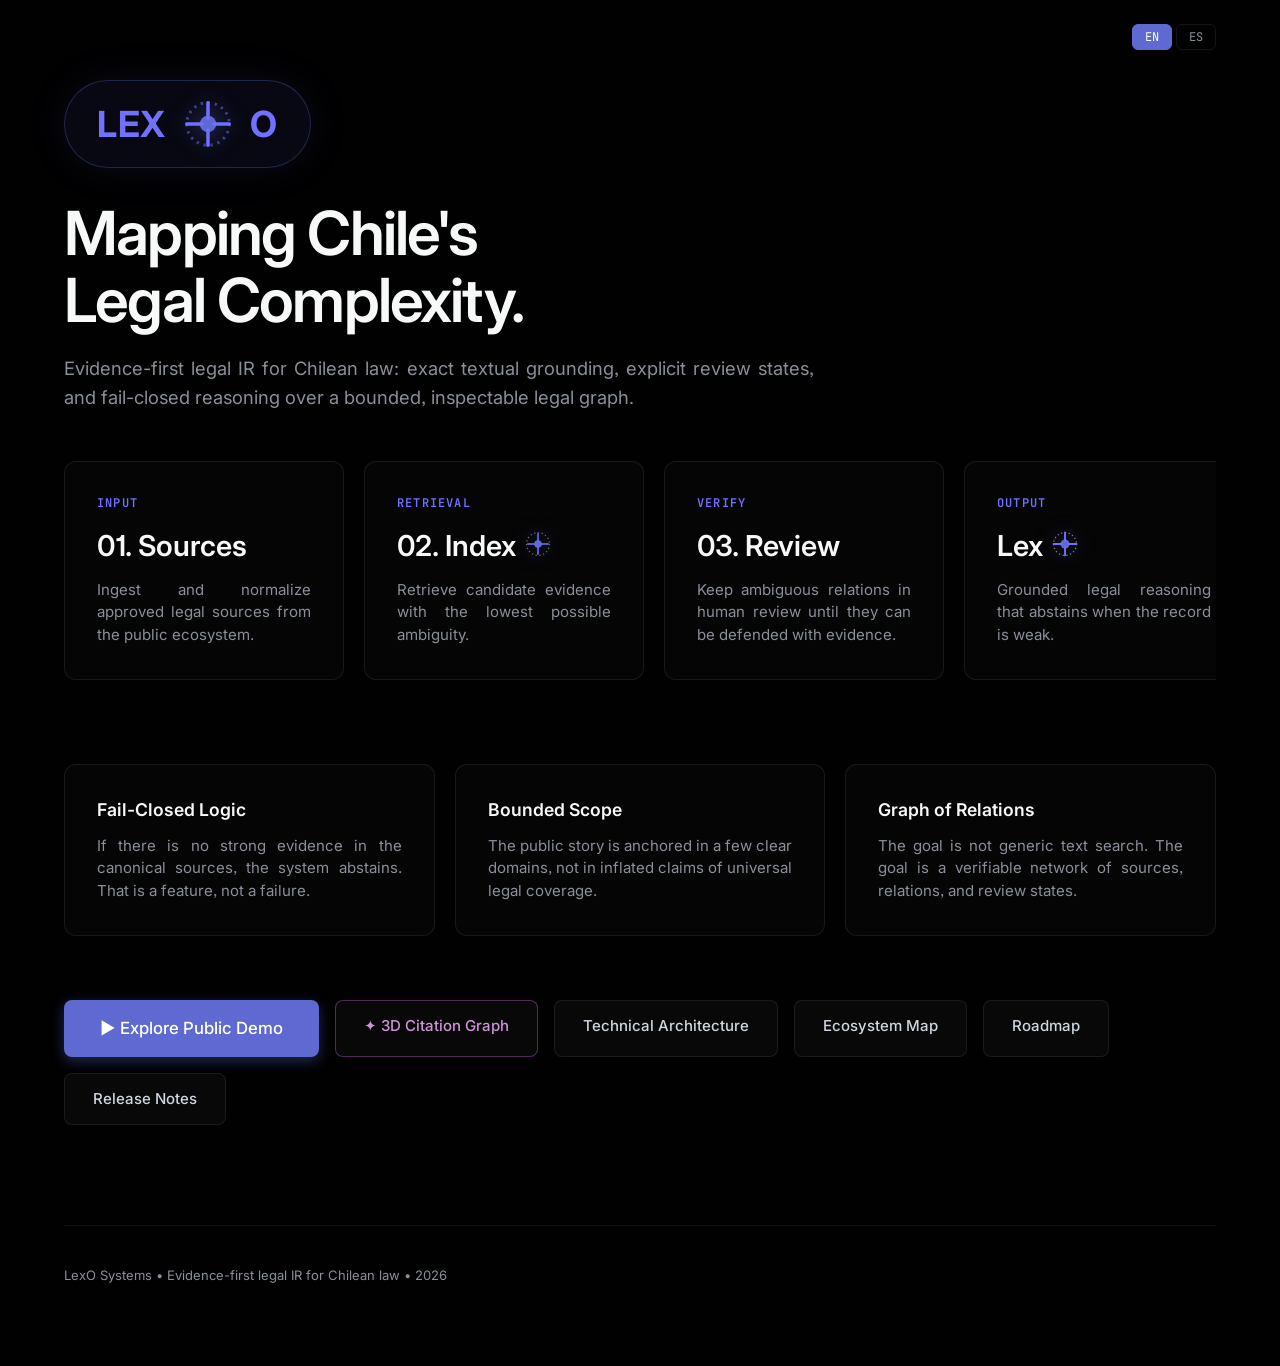
==== commit 71c1821a: "Update landing page: branding LexCon → LexO, title and footer" ====
--- a/index.html
+++ b/index.html
@@ -3,7 +3,7 @@
 <head>
     <meta charset="UTF-8">
     <meta name="viewport" content="width=device-width, initial-scale=1.0">
-    <title>LexCon | Legal Knowledge Graph</title>
+    <title>LexO | Legal Knowledge Graph — Chilean Law</title>
     <link href="https://fonts.googleapis.com/css2?family=Inter:wght@300;400;500;600;700&family=JetBrains+Mono:wght@400;500&display=swap" rel="stylesheet">
     <link rel="stylesheet" href="base.css">
     <link rel="icon" href="data:image/svg+xml,<svg xmlns='http://www.w3.org/2000/svg' viewBox='0 0 44 44' fill='none'><circle cx='22' cy='22' r='18' stroke='%237170ff' stroke-width='2.5' stroke-dasharray='2 4' opacity='0.5'/><circle cx='22' cy='22' r='7' fill='%235e6ad2'/><path d='M22 17V4M22 27V40M17 22H4M27 22H40' stroke='%237170ff' stroke-width='3' stroke-linecap='round'/></svg>">
@@ -105,7 +105,7 @@
                     <circle cx="22" cy="22" r="18" stroke="currentColor" stroke-width="2.5" stroke-dasharray="2 4" opacity="0.5"/>
                     <circle cx="22" cy="22" r="7" fill="#5e6ad2"/>
                     <path d="M22 17V4M22 27V40M17 22H4M27 22H40" stroke="#7170ff" stroke-width="3" stroke-linecap="round"/>
-                </svg> CON
+                </svg> O
             </div>
             <h1><span data-i18n="hero-title">Mapping Chile's <br>Legal Complexity.</span></h1>
             <p class="lead" data-i18n="hero-lead">Evidence-first legal IR for Chilean law: exact textual grounding, explicit review states, and fail-closed reasoning over a bounded, inspectable legal graph.</p>
@@ -167,7 +167,7 @@
         </nav>
 
         <footer style="margin-top: 100px; padding-top: 40px; border-top: 1px solid var(--border-subtle); color: var(--text-tertiary); font-size: 13px;">
-            <span data-i18n="footer">LexCon Systems &bull; Evidence-first legal IR &bull; 2026</span>
+            <span data-i18n="footer">LexO Systems &bull; Evidence-first legal IR for Chilean law &bull; 2026</span>
         </footer>
     </div>
 
@@ -242,3 +242,4 @@
 </script>
 </body>
 </html>
+
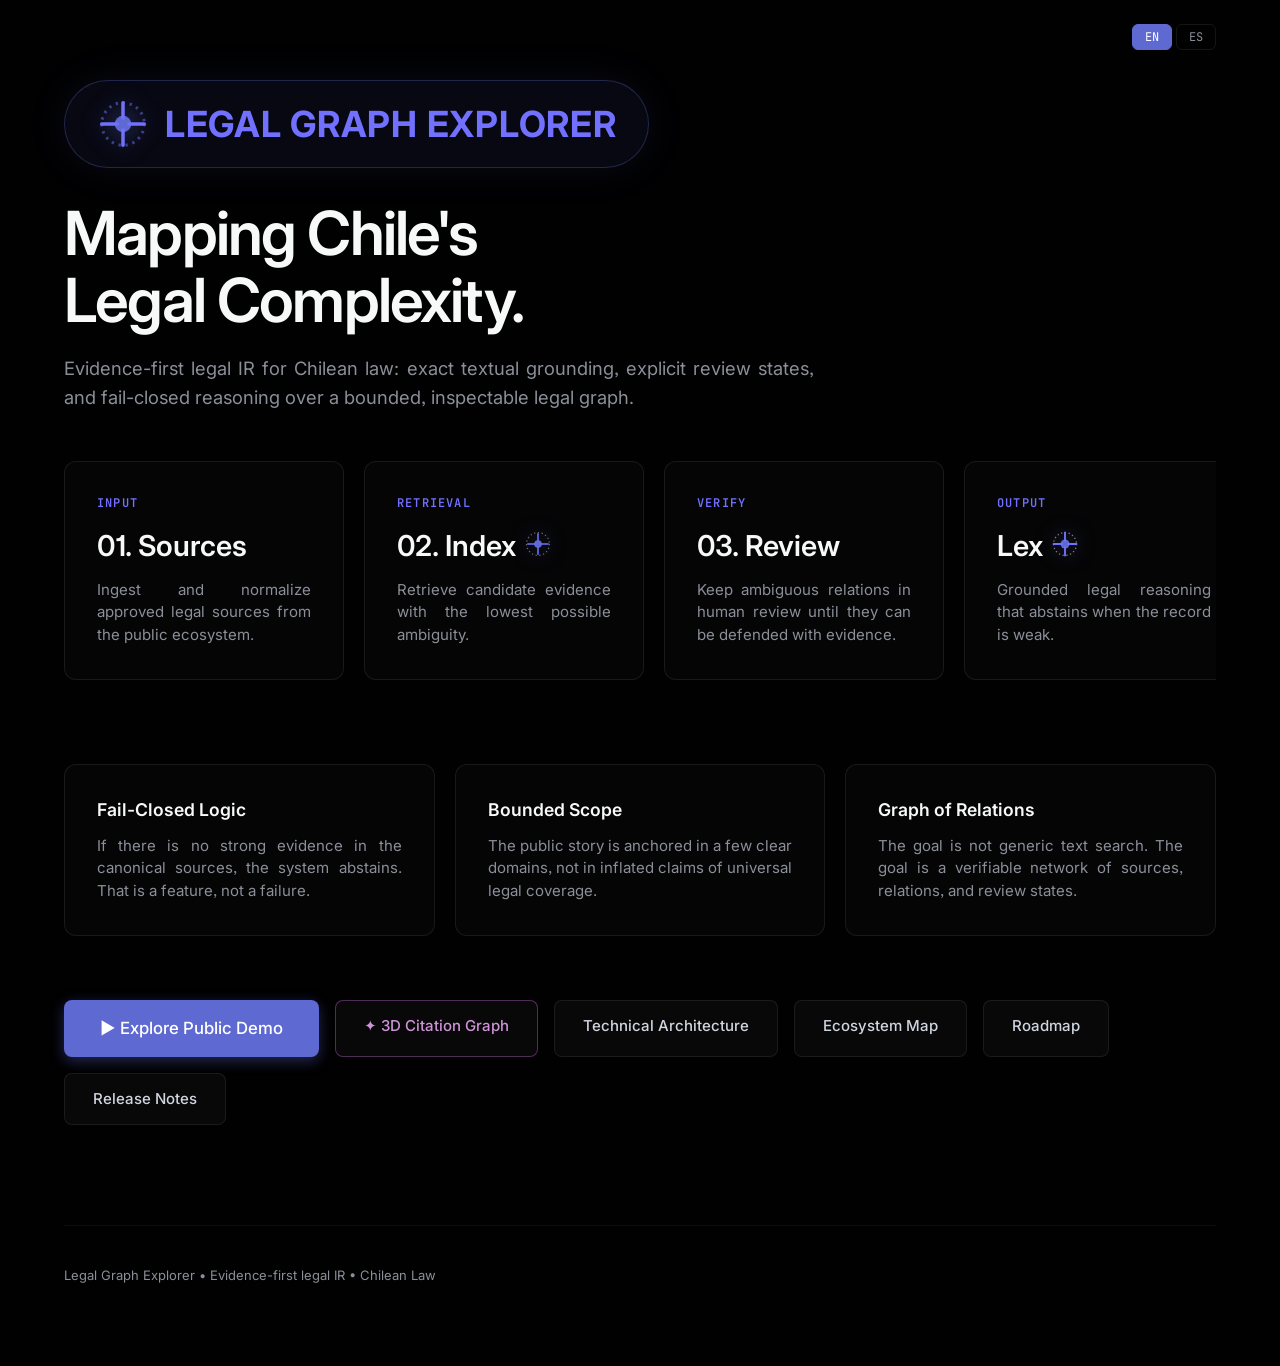
==== commit fbe3c257: "Rebrand: LexCon → Legal Graph Explorer" ====
--- a/index.html
+++ b/index.html
@@ -3,7 +3,7 @@
 <head>
     <meta charset="UTF-8">
     <meta name="viewport" content="width=device-width, initial-scale=1.0">
-    <title>LexO | Legal Knowledge Graph — Chilean Law</title>
+    <title>Legal Graph Explorer — Evidence-First Legal IR for Chilean Law</title>
     <link href="https://fonts.googleapis.com/css2?family=Inter:wght@300;400;500;600;700&family=JetBrains+Mono:wght@400;500&display=swap" rel="stylesheet">
     <link rel="stylesheet" href="base.css">
     <link rel="icon" href="data:image/svg+xml,<svg xmlns='http://www.w3.org/2000/svg' viewBox='0 0 44 44' fill='none'><circle cx='22' cy='22' r='18' stroke='%237170ff' stroke-width='2.5' stroke-dasharray='2 4' opacity='0.5'/><circle cx='22' cy='22' r='7' fill='%235e6ad2'/><path d='M22 17V4M22 27V40M17 22H4M27 22H40' stroke='%237170ff' stroke-width='3' stroke-linecap='round'/></svg>">
@@ -101,11 +101,12 @@
 
         <header>
             <div class="badge">
-                LEX<svg class="logo-svg" viewBox="0 0 44 44" fill="none">
+                <svg class="logo-svg" viewBox="0 0 44 44" fill="none">
                     <circle cx="22" cy="22" r="18" stroke="currentColor" stroke-width="2.5" stroke-dasharray="2 4" opacity="0.5"/>
                     <circle cx="22" cy="22" r="7" fill="#5e6ad2"/>
                     <path d="M22 17V4M22 27V40M17 22H4M27 22H40" stroke="#7170ff" stroke-width="3" stroke-linecap="round"/>
-                </svg> O
+                </svg>
+                LEGAL GRAPH EXPLORER
             </div>
             <h1><span data-i18n="hero-title">Mapping Chile's <br>Legal Complexity.</span></h1>
             <p class="lead" data-i18n="hero-lead">Evidence-first legal IR for Chilean law: exact textual grounding, explicit review states, and fail-closed reasoning over a bounded, inspectable legal graph.</p>
@@ -167,7 +168,7 @@
         </nav>
 
         <footer style="margin-top: 100px; padding-top: 40px; border-top: 1px solid var(--border-subtle); color: var(--text-tertiary); font-size: 13px;">
-            <span data-i18n="footer">LexO Systems &bull; Evidence-first legal IR for Chilean law &bull; 2026</span>
+            <span data-i18n="footer">Legal Graph Explorer &bull; Evidence-first legal IR &bull; Chilean Law</span>
         </footer>
     </div>
 
@@ -195,7 +196,7 @@
         'nav-eco': 'Ecosystem Map',
         'nav-road': 'Roadmap',
         'nav-rel': 'Release Notes',
-        'footer': 'LexCon Systems &bull; Evidence-first legal IR &bull; 2026'
+        'footer': 'Legal Graph Explorer &bull; Evidence-first legal IR for Chilean law'
     },
     es: {
         'hero-title': 'Mapeando la Complejidad<br>Legal de Chile.',
@@ -206,7 +207,7 @@
         'p2-desc': 'Recuperar evidencia candidata con la menor ambigüedad posible.',
         'p3-title': '03. Revisión',
         'p3-desc': 'Mantener relaciones ambiguas en revisión humana hasta que puedan defenderse con evidencia.',
-        'p4-title': 'Lex',
+        'p4-title': '04. Razonamiento',
         'p4-desc': 'Razonamiento legal fundamentado que se abstiene cuando el registro es débil.',
         'b1-title': 'Lógica Fail-Closed',
         'b1-desc': 'Si no hay evidencia sólida en las fuentes canónicas, el sistema se abstiene. Eso es una característica, no una falla.',
@@ -219,7 +220,7 @@
         'nav-eco': 'Mapa del Ecosistema',
         'nav-road': 'Hoja de Ruta',
         'nav-rel': 'Notas de Versión',
-        'footer': 'LexCon Systems &bull; IR legal basado en evidencia &bull; 2026'
+        'footer': 'Legal Graph Explorer &bull; IR legal basado en evidencia &bull; Derecho Chileno'
     }
 };
 function setLang(lang) {
